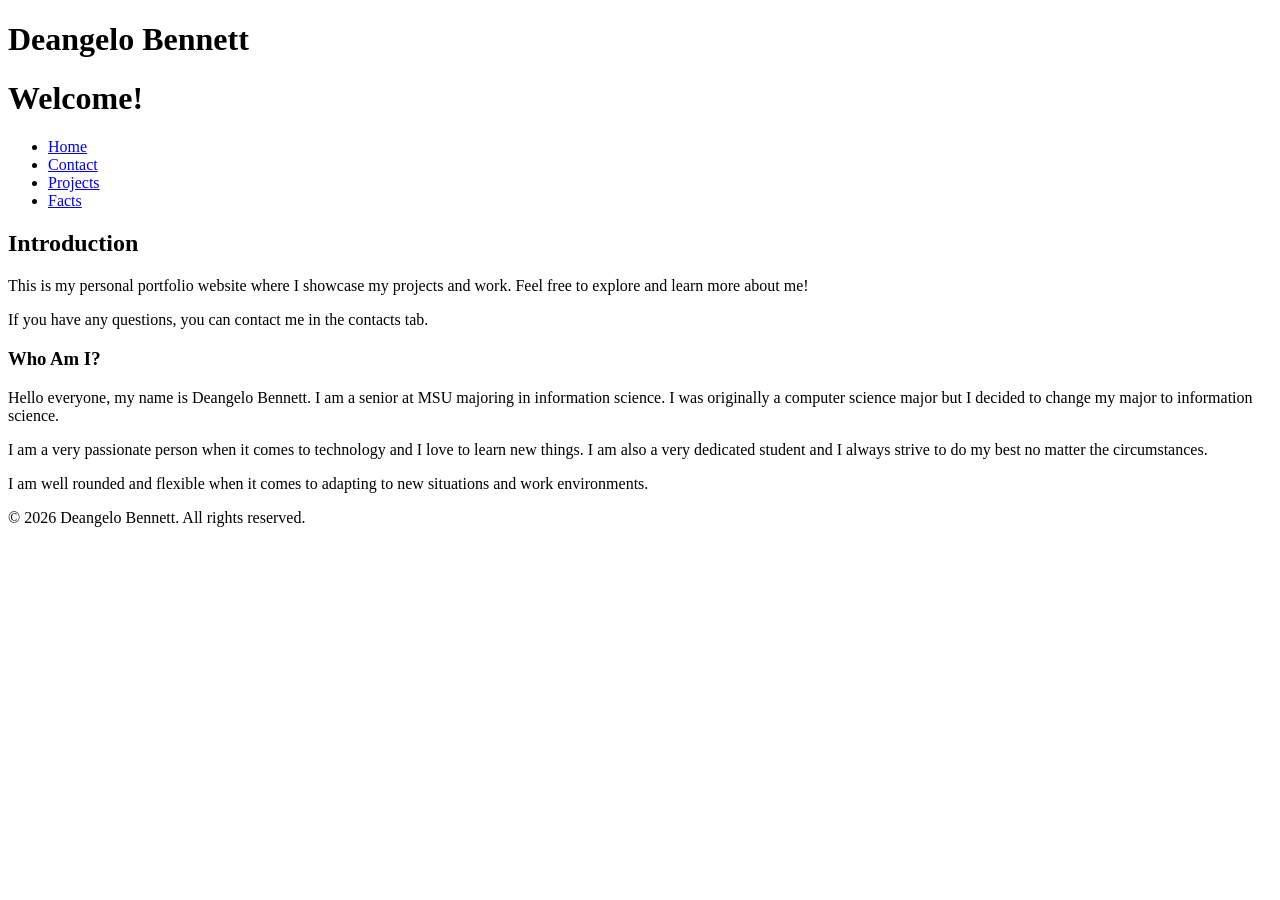
==== index.html @ 41c81f70 "added style file" ====
<!DOCTYPE html>
<html lang="en">
  <head>
    <title>Deangelo Bennett - Portfolio</title>
  </head>
  <body>
    <h1>Deangelo Bennett</h1>
    <h1>Welcome! </h1>
   

    <!-- Navigation bar -->
     <!-- The navigation bar contains links to different sections of the website. -->
      <!-- The "Home" link points to the home section of the index.html page. -->
       <!-- The "Contact" link points to the contact.html page and opens in a new tab. -->
        <!-- The "Projects" link points to the projects.html page and opens in a new tab. -->
         <!-- The "Facts" link points to the facts.html page and opens in a new tab. -->
          <!-- The "target='_blank'" attribute opens links in a new tab with a new section. -->
           <!-- The "rel='noopener noreferrer'" attribute is used to block off the referrer information from other site to prevent conflicts and security issues. -->
            <!-- The "aria-current='page'" attribute is used to indicate the current page in the navigation bar is in ACTION throughout all codes. It helps keeping everything in sequence. -->
    <nav>
        <ul>
            <li><a href="#home">Home</a></li>
            <li><a href="contact.html" target="_blank" rel="noopener noreferrer">Contact</a></li>
            <li><a href="projects.html" target="_blank" rel="noopener noreferrer">Projects</a></li>
            <li><a href="facts.html" target="_blank" rel="noopener noreferrer">Facts</a></li>
        </ul>
    </nav>
    <section id="home">
      <h2>Introduction </h2>
      <p>This is my personal portfolio website where I showcase my projects and work. Feel free to explore and learn more about me!</p>
      <p>If you have any questions, you can contact me in the contacts tab. </p>
    </section>
    <section id="about">
      <article>
        <h3>Who Am I?</h3>
        <p>Hello everyone, my name is Deangelo Bennett. I am a senior at MSU majoring in information science. I was originally a computer science major but I decided to change my major to information science.</p>
        <p>I am a very passionate person when it comes to technology and I love to learn new things. I am also a very dedicated student and I always strive to do my best no matter the circumstances.</p>
        <p>I am well rounded and flexible when it comes to adapting to new situations and work environments. </p>
      </article>
    </section>
    <footer>
      <p>&copy; 2026 Deangelo Bennett. All rights reserved.</p>
    </footer>
  </body>
</html>
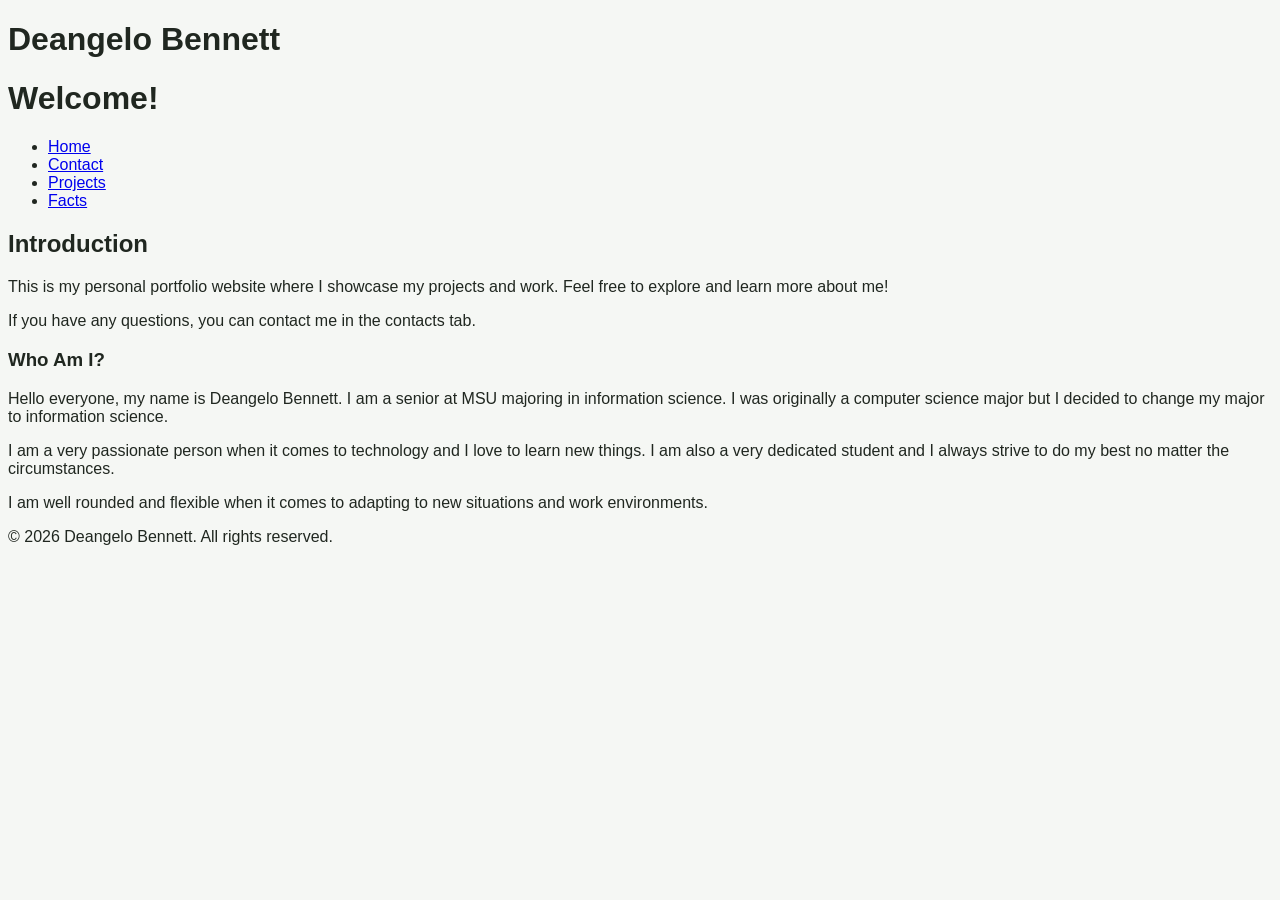
==== commit 1e9f3b9b: "adding css" ====
--- a/index.html
+++ b/index.html
@@ -2,6 +2,7 @@
 <html lang="en">
   <head>
     <title>Deangelo Bennett - Portfolio</title>
+    <link rel="stylesheet" href="style.css">
   </head>
   <body>
     <h1>Deangelo Bennett</h1>
@@ -19,7 +20,7 @@
             <!-- The "aria-current='page'" attribute is used to indicate the current page in the navigation bar is in ACTION throughout all codes. It helps keeping everything in sequence. -->
     <nav>
         <ul>
-            <li><a href="#home">Home</a></li>
+            <li><a href="home">Home</a></li>
             <li><a href="contact.html" target="_blank" rel="noopener noreferrer">Contact</a></li>
             <li><a href="projects.html" target="_blank" rel="noopener noreferrer">Projects</a></li>
             <li><a href="facts.html" target="_blank" rel="noopener noreferrer">Facts</a></li>
@@ -30,14 +31,14 @@
       <p>This is my personal portfolio website where I showcase my projects and work. Feel free to explore and learn more about me!</p>
       <p>If you have any questions, you can contact me in the contacts tab. </p>
     </section>
-    <section id="about">
+   
       <article>
         <h3>Who Am I?</h3>
         <p>Hello everyone, my name is Deangelo Bennett. I am a senior at MSU majoring in information science. I was originally a computer science major but I decided to change my major to information science.</p>
         <p>I am a very passionate person when it comes to technology and I love to learn new things. I am also a very dedicated student and I always strive to do my best no matter the circumstances.</p>
         <p>I am well rounded and flexible when it comes to adapting to new situations and work environments. </p>
       </article>
-    </section>
+   
     <footer>
       <p>&copy; 2026 Deangelo Bennett. All rights reserved.</p>
     </footer>
--- a/style.css
+++ b/style.css
@@ -0,0 +1,50 @@
+header {
+	background-color: var(--color-surface);
+}
+:root {
+	--color-page: #f5f7f4;
+	--color-surface: #ffffff;
+	--color-text: #202720;
+	--color-muted: #59645d;
+	--color-accent: #176b57;
+	--color-border: #d8e0da;
+
+	--font-body: "Trebuchet MS", sans-serif;
+	--font-heading: Georgia, serif;
+
+	--space-xs: 0.25rem;
+	--space-sm: 0.5rem;
+	--space-md: 1rem;
+	--space-lg: 1.5rem;
+	--space-xl: 2.5rem;
+
+	--content-width: 70rem;
+	--radius-sm: 0.25rem;
+	--radius-md: 0.5rem;
+	--shadow-sm: 0 1px 4px rgb(32 39 32 / 12%);
+}
+:root {
+	--color-page: #f5f7f4;
+	--color-surface: #ffffff;
+	--color-text: #202720;
+	--color-muted: #59645d;
+	--color-accent: #176b57;
+	--color-border: #d8e0da;
+	--font-body: "Trebuchet MS", sans-serif;
+	--font-heading: Georgia, serif;
+	--space-xs: 0.25rem;
+	--space-sm: 0.5rem;
+	--space-md: 1rem;
+	--space-lg: 1.5rem;
+	--space-xl: 2.5rem;
+	--content-width: 70rem;
+	--radius-sm: 0.25rem;
+	--radius-md: 0.5rem;
+	--shadow-sm: 0 1px 4px rgb(32 39 32 / 12%);
+}
+
+body {
+	color: var(--color-text);
+	background-color: var(--color-page);
+	font-family: var(--font-body);
+}
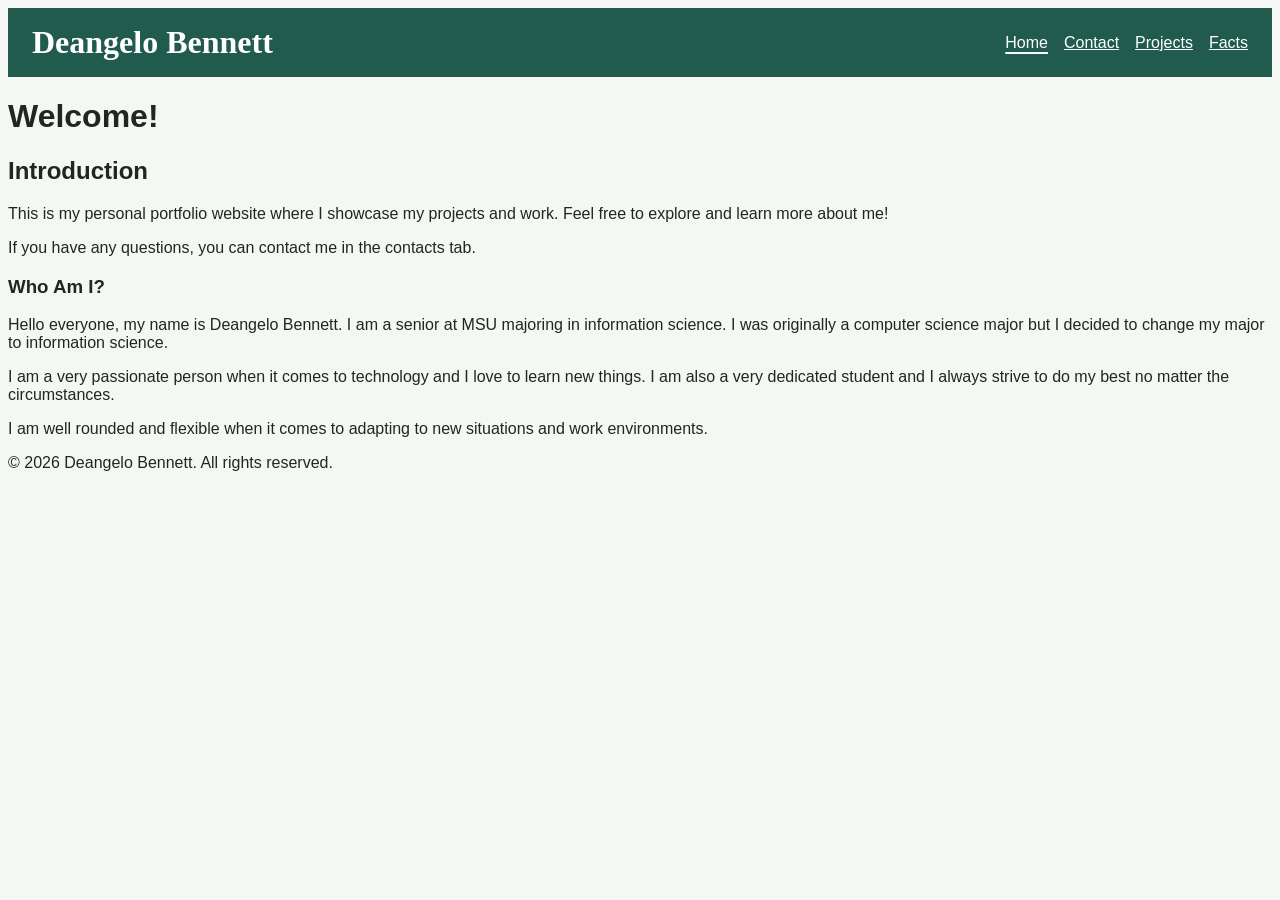
==== commit a3842265: "added more style" ====
--- a/index.html
+++ b/index.html
@@ -5,8 +5,8 @@
     <link rel="stylesheet" href="style.css">
   </head>
   <body>
-    <h1>Deangelo Bennett</h1>
-    <h1>Welcome! </h1>
+    <header>
+      <h1>Deangelo Bennett</h1>
    
 
     <!-- Navigation bar -->
@@ -20,12 +20,14 @@
             <!-- The "aria-current='page'" attribute is used to indicate the current page in the navigation bar is in ACTION throughout all codes. It helps keeping everything in sequence. -->
     <nav>
         <ul>
-            <li><a href="home">Home</a></li>
+            <li><a href="index.html#home" aria-current="page">Home</a></li>
             <li><a href="contact.html" target="_blank" rel="noopener noreferrer">Contact</a></li>
             <li><a href="projects.html" target="_blank" rel="noopener noreferrer">Projects</a></li>
             <li><a href="facts.html" target="_blank" rel="noopener noreferrer">Facts</a></li>
         </ul>
     </nav>
+    </header>
+    <h1>Welcome!</h1>
     <section id="home">
       <h2>Introduction </h2>
       <p>This is my personal portfolio website where I showcase my projects and work. Feel free to explore and learn more about me!</p>
--- a/style.css
+++ b/style.css
@@ -1,12 +1,10 @@
-header {
-	background-color: var(--color-surface);
-}
 :root {
+    
 	--color-page: #f5f7f4;
 	--color-surface: #ffffff;
 	--color-text: #202720;
 	--color-muted: #59645d;
-	--color-accent: #176b57;
+	--color-accent: #205b4e;
 	--color-border: #d8e0da;
 
 	--font-body: "Trebuchet MS", sans-serif;
@@ -23,28 +21,47 @@
 	--radius-md: 0.5rem;
 	--shadow-sm: 0 1px 4px rgb(32 39 32 / 12%);
 }
-:root {
-	--color-page: #f5f7f4;
-	--color-surface: #ffffff;
-	--color-text: #202720;
-	--color-muted: #59645d;
-	--color-accent: #176b57;
-	--color-border: #d8e0da;
-	--font-body: "Trebuchet MS", sans-serif;
-	--font-heading: Georgia, serif;
-	--space-xs: 0.25rem;
-	--space-sm: 0.5rem;
-	--space-md: 1rem;
-	--space-lg: 1.5rem;
-	--space-xl: 2.5rem;
-	--content-width: 70rem;
-	--radius-sm: 0.25rem;
-	--radius-md: 0.5rem;
-	--shadow-sm: 0 1px 4px rgb(32 39 32 / 12%);
-}
+
 
 body {
 	color: var(--color-text);
 	background-color: var(--color-page);
 	font-family: var(--font-body);
+}
+
+header {
+	display: flex;
+	align-items: center;
+	justify-content: space-between;
+	flex-wrap: wrap;
+	gap: var(--space-md);
+	padding: var(--space-md) var(--space-lg);
+	background-color: var(--color-accent);
+	color: var(--color-surface);
+}
+
+header h1 {
+	margin: 0;
+	font-family: var(--font-heading);
+}
+
+header nav ul {
+	display: flex;
+	flex-wrap: wrap;
+	gap: var(--space-md);
+	margin: 0;
+	padding: 0;
+	list-style: none;
+}
+#project { 
+    img
+}
+
+header a {
+	color: inherit;
+}
+
+header a[aria-current="page"] {
+	text-decoration-thickness: 0.15em;
+	text-underline-offset: 0.25em;
 }
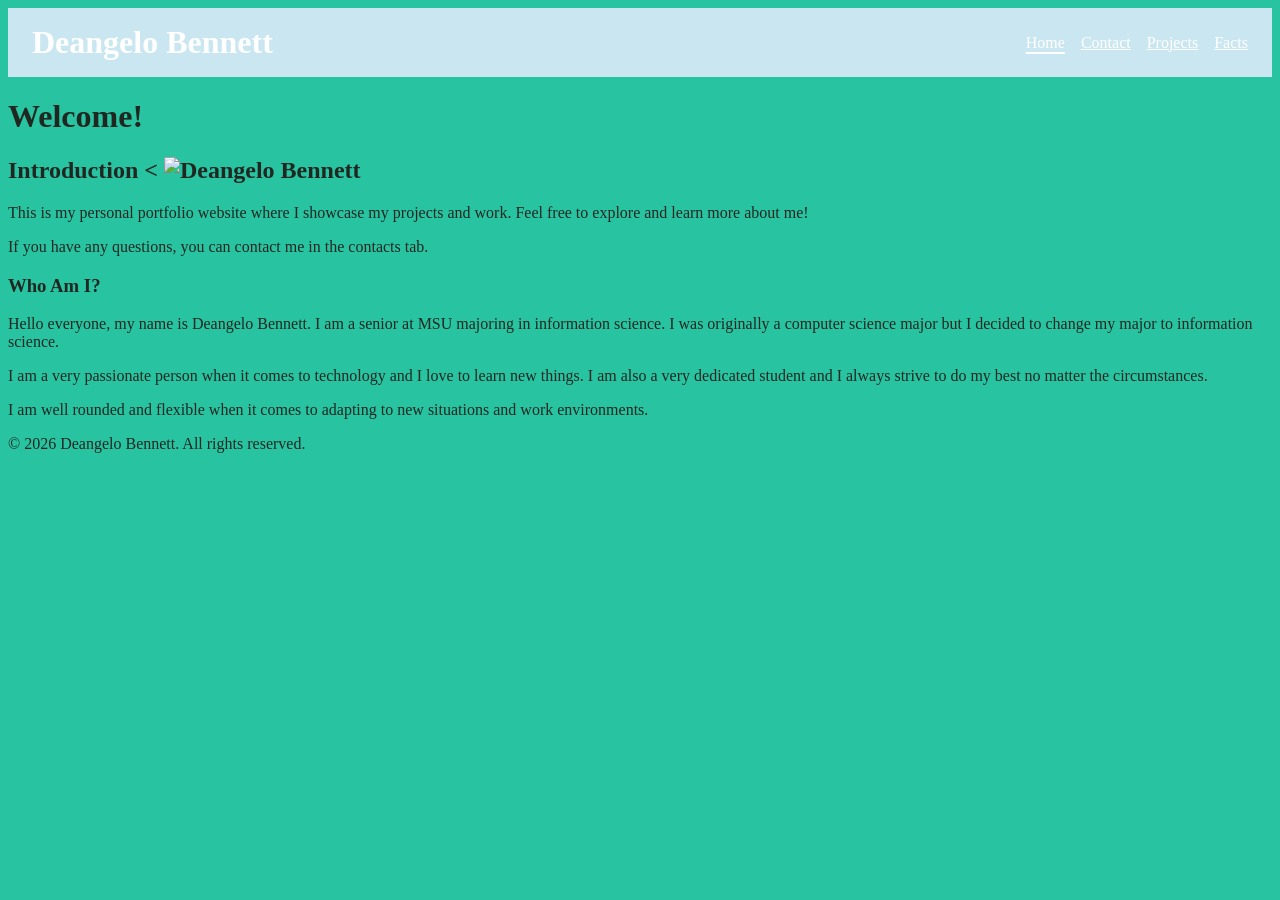
==== commit 89b16076: "updated document" ====
--- a/index.html
+++ b/index.html
@@ -29,7 +29,8 @@
     </header>
     <h1>Welcome!</h1>
     <section id="home">
-      <h2>Introduction </h2>
+      <h2>Introduction &lt;
+      <img src="Images/Screenshot%2026-10-10%225521.png " alt="Deangelo Bennett" width="200" height="200"> </h2>
       <p>This is my personal portfolio website where I showcase my projects and work. Feel free to explore and learn more about me!</p>
       <p>If you have any questions, you can contact me in the contacts tab. </p>
     </section>
--- a/style.css
+++ b/style.css
@@ -1,13 +1,13 @@
 :root {
     
-	--color-page: #f5f7f4;
+	--color-page: #28c4a2;
 	--color-surface: #ffffff;
 	--color-text: #202720;
 	--color-muted: #59645d;
-	--color-accent: #205b4e;
+	--color-accent: #cae6f0;
 	--color-border: #d8e0da;
 
-	--font-body: "Trebuchet MS", sans-serif;
+	--font-body: "Times New Roman", sans-serif;
 	--font-heading: Georgia, serif;
 
 	--space-xs: 0.25rem;
@@ -54,7 +54,23 @@
 	list-style: none;
 }
 #project { 
-    img
+    img {
+        width: 75%;
+        height: auto;
+        border-radius: var(--radius-md);
+        box-shadow: var(--shadow-sm);
+    
+    }
+#facts {
+    img {
+        width: 75%;
+        height: auto;
+        border-radius: var(--radius-md);
+        box-shadow: var(--shadow-sm);
+    }
+    display: flex;
+    flex-wrap: wrap;
+    gap: var(--space-md);}
 }
 
 header a {
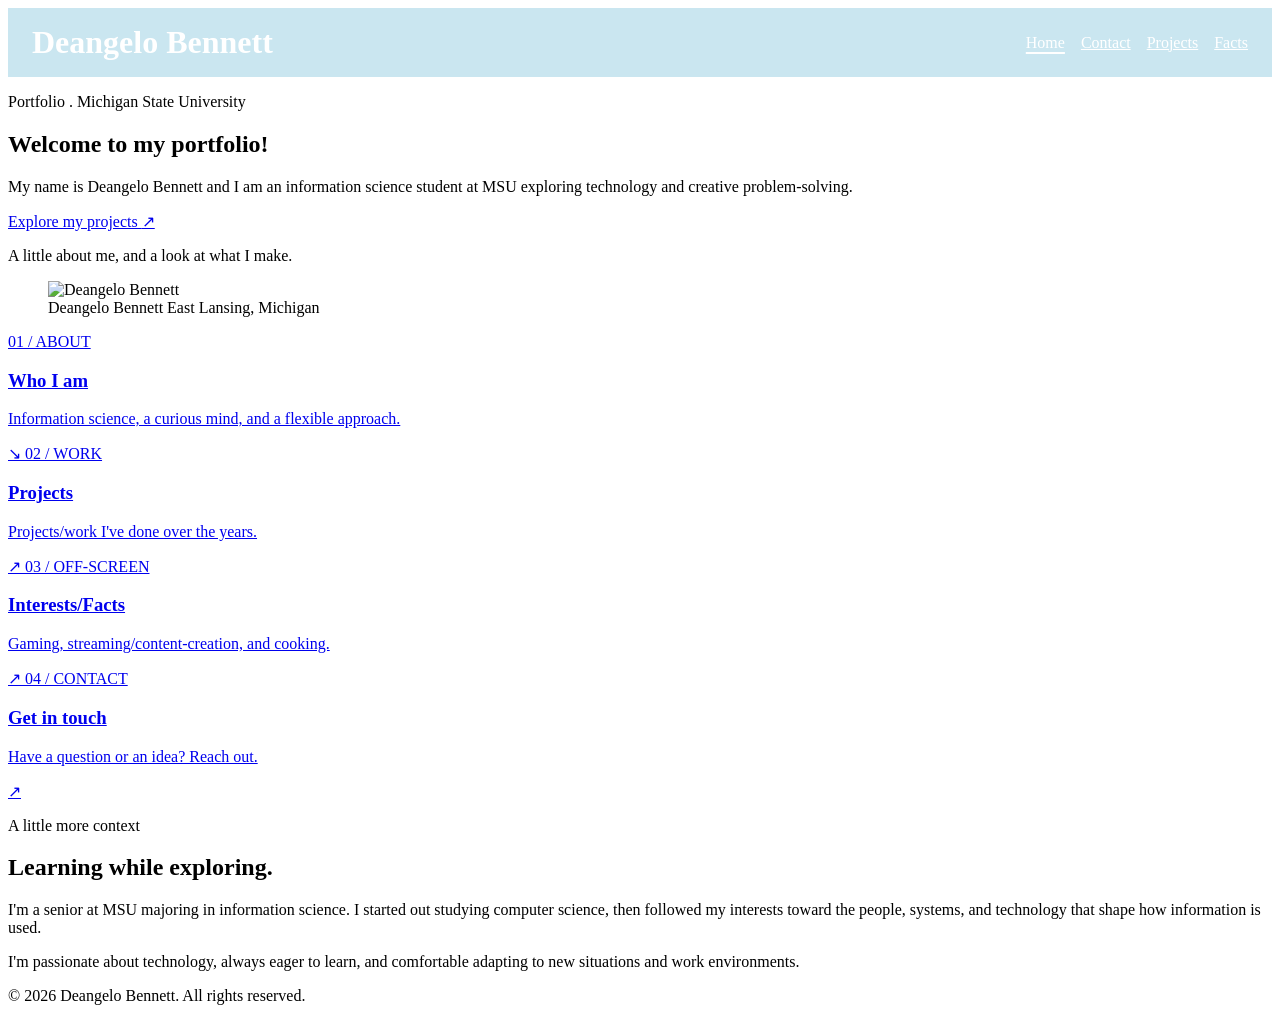
==== commit f5d4d48c: "Enhance HTML structure and accessibility features Added meta tags for character set and viewport set" ====
--- a/index.html
+++ b/index.html
@@ -1,6 +1,8 @@
 <!DOCTYPE html>
 <html lang="en">
   <head>
+    <meta charset="UTF-8">
+    <meta name="viewport" content="width=device-width, initial-scale=1.0">
     <title>Deangelo Bennett - Portfolio</title>
     <link rel="stylesheet" href="style.css">
   </head>
@@ -8,7 +10,10 @@
     <header>
       <h1>Deangelo Bennett</h1>
    
-
+    <!--Project Format -->
+    <!-- Copilot assissted me with a code of updating layouts with my project slide to make grids. This grids was structured to make the site more organized. -->
+       <!-- Copilot assissted me with media quiries to adjust width of screen sizes.  -->
+        <!--Copilot agent assissted me with media queries and an animation function/rule key frames this concept allowed my website to have animations for more attention from the website. -->
     <!-- Navigation bar -->
      <!-- The navigation bar contains links to different sections of the website. -->
       <!-- The "Home" link points to the home section of the index.html page. -->
@@ -18,7 +23,7 @@
           <!-- The "target='_blank'" attribute opens links in a new tab with a new section. -->
            <!-- The "rel='noopener noreferrer'" attribute is used to block off the referrer information from other site to prevent conflicts and security issues. -->
             <!-- The "aria-current='page'" attribute is used to indicate the current page in the navigation bar is in ACTION throughout all codes. It helps keeping everything in sequence. -->
-    <nav>
+    <nav aria-label="Main navigation">
         <ul>
             <li><a href="index.html#home" aria-current="page">Home</a></li>
             <li><a href="contact.html" target="_blank" rel="noopener noreferrer">Contact</a></li>
@@ -27,23 +32,60 @@
         </ul>
     </nav>
     </header>
-    <h1>Welcome!</h1>
-    <section id="home">
-      <h2>Introduction &lt;
-      <img src="Images/Screenshot%2026-10-10%225521.png " alt="Deangelo Bennett" width="200" height="200"> </h2>
-      <p>This is my personal portfolio website where I showcase my projects and work. Feel free to explore and learn more about me!</p>
-      <p>If you have any questions, you can contact me in the contacts tab. </p>
-    </section>
-   
-      <article>
-        <h3>Who Am I?</h3>
-        <p>Hello everyone, my name is Deangelo Bennett. I am a senior at MSU majoring in information science. I was originally a computer science major but I decided to change my major to information science.</p>
-        <p>I am a very passionate person when it comes to technology and I love to learn new things. I am also a very dedicated student and I always strive to do my best no matter the circumstances.</p>
-        <p>I am well rounded and flexible when it comes to adapting to new situations and work environments. </p>
-      </article>
-   
+    <main>
+      <section class="showcase" id="home" aria-labelledby="showcase-title">
+        <div class="showcase-copy">
+          <p class="eyebrow">Portfolio . Michigan State University</p>
+          <h2 id="showcase-title">Welcome to my portfolio!</h2>
+          <p class="showcase-intro">My name is Deangelo Bennett and I am an information science student at MSU exploring technology and creative problem-solving.</p>
+          <a class="showcase-link" href="projects.html">Explore my projects <span aria-hidden="true">↗</span></a>
+          <p class="showcase-note">A little about me, and a look at what I make.</p>
+        </div>
+        <figure class="showcase-portrait">
+          <img src="Images/Myself.jpg" alt="Deangelo Bennett" width="400" height="400">
+          <figcaption>Deangelo Bennett <span>East Lansing, Michigan</span></figcaption>
+        </figure>
+      </section>
+
+      <section class="topic-grid" aria-label="Explore the portfolio">
+        <a class="topic-tile topic-about" href="#about">
+          <span class="topic-number">01 / ABOUT</span>
+          <h3>Who I am</h3>
+          <p>Information science, a curious mind, and a flexible approach.</p>
+          <span class="topic-arrow" aria-hidden="true">↘</span>
+        </a>
+        <a class="topic-tile topic-projects" href="projects.html">
+          <span class="topic-number">02 / WORK</span>
+          <h3>Projects</h3>
+          <p> Projects/work I've done over the years.</p>
+          <span class="topic-arrow" aria-hidden="true">↗</span>
+        </a>
+        <a class="topic-tile topic-facts" href="facts.html">
+          <span class="topic-number">03 / OFF-SCREEN</span>
+          <h3>Interests/Facts</h3>
+          <p>Gaming, streaming/content-creation, and cooking.</p>
+          <span class="topic-arrow" aria-hidden="true">↗</span>
+        </a>
+        <a class="topic-tile topic-contact" href="contact.html">
+          <span class="topic-number">04 / CONTACT</span>
+          <h3>Get in touch</h3>
+          <p>Have a question or an idea? Reach out.</p>
+          <span class="topic-arrow" aria-hidden="true">↗</span>
+        </a>
+      </section>
+
+      <section class="about-section" id="about" aria-labelledby="about-title">
+        <p class="eyebrow">A little more context</p>
+        <h2 id="about-title">Learning while exploring.</h2>
+        <div>
+          <p>I'm a senior at MSU majoring in information science. I started out studying computer science, then followed my interests toward the people, systems, and technology that shape how information is used.</p>
+          <p>I'm passionate about technology, always eager to learn, and comfortable adapting to new situations and work environments.</p>
+        </div>
+      </section>
+    </main>
+
     <footer>
       <p>&copy; 2026 Deangelo Bennett. All rights reserved.</p>
     </footer>
   </body>
-</html>+</html>
--- a/style.css
+++ b/style.css
@@ -1,83 +1,95 @@
-:root {
-    
-	--color-page: #28c4a2;
-	--color-surface: #ffffff;
-	--color-text: #202720;
-	--color-muted: #59645d;
-	--color-accent: #cae6f0;
-	--color-border: #d8e0da;
 
-	--font-body: "Times New Roman", sans-serif;
-	--font-heading: Georgia, serif;
+	:root header{
+		
+		--color-page: #28c4a2;
+		--color-surface: #ffffff;
+		--color-text: #202720;
+		--color-muted: #59645d;
+		--color-accent: #cae6f0;
+		--color-border: #d8e0da;
 
-	--space-xs: 0.25rem;
-	--space-sm: 0.5rem;
-	--space-md: 1rem;
-	--space-lg: 1.5rem;
-	--space-xl: 2.5rem;
+		--font-body: "Times New Roman", sans-serif;
+		--font-heading: Georgia, serif;
 
-	--content-width: 70rem;
-	--radius-sm: 0.25rem;
-	--radius-md: 0.5rem;
-	--shadow-sm: 0 1px 4px rgb(32 39 32 / 12%);
-}
+		--space-xs: 0.25rem;
+		--space-sm: 0.5rem;
+		--space-md: 1rem;
+		--space-lg: 1.5rem;
+		--space-xl: 2.5rem;
 
+		--content-width: 70rem;
+		--radius-sm: 0.25rem;
+		--radius-md: 0.5rem;
+		--shadow-sm: 0 1px 4px rgb(32 39 32 / 12%);
+	}
+	index { 
+		color: var(--color-page);
+		background-color: var(--color-surface);
+		font-family: var(--font-body);
+	}
+	body {
+		color: var(--color-text);
+		background-color: var(--color-page);
+		font-family: var(--font-body);
+	}
 
-body {
-	color: var(--color-text);
-	background-color: var(--color-page);
-	font-family: var(--font-body);
-}
+	header {
+		display: flex;
+		align-items: center;
+		justify-content: space-between;
+		flex-wrap: wrap;
+		gap: var(--space-md);
+		padding: var(--space-md) var(--space-lg);
+		background-color: var(--color-accent);
+		color: var(--color-surface);
+	}
 
-header {
-	display: flex;
-	align-items: center;
-	justify-content: space-between;
-	flex-wrap: wrap;
-	gap: var(--space-md);
-	padding: var(--space-md) var(--space-lg);
-	background-color: var(--color-accent);
-	color: var(--color-surface);
-}
+	header h1 {
+		margin: 0;
+		font-family: var(--font-heading);
+	}
 
-header h1 {
-	margin: 0;
-	font-family: var(--font-heading);
-}
+	header nav ul {
+		display: flex;
+		flex-wrap: wrap;
+		gap: var(--space-md);
+		margin: 0;
+		padding: 0;
+		list-style: none;
+	}
 
-header nav ul {
-	display: flex;
-	flex-wrap: wrap;
-	gap: var(--space-md);
-	margin: 0;
-	padding: 0;
-	list-style: none;
-}
-#project { 
-    img {
-        width: 75%;
-        height: auto;
-        border-radius: var(--radius-md);
-        box-shadow: var(--shadow-sm);
-    
-    }
-#facts {
-    img {
-        width: 75%;
-        height: auto;
-        border-radius: var(--radius-md);
-        box-shadow: var(--shadow-sm);
-    }
-    display: flex;
-    flex-wrap: wrap;
-    gap: var(--space-md);}
-}
+	#projects { 
+		projects {
+			display: grid;
+			grid-template-columns: repeat(auto-fit, minmax(300px, 1fr));
+			gap: var(--space-md);
+		}
 
-header a {
-	color: inherit;
-}
+		}
+		img {
+			width: 75%;
+			height: auto;
+			border-radius: var(--radius-md);
+			box-shadow: var(--shadow-sm);
+		
+		}
+	#facts {
+		img {
+			width: 75%;
+			height: auto;
+			border-radius: var(--radius-md);
+			box-shadow: var(--shadow-sm);
+		}
+		display: flex;
+		flex-wrap: wrap;
+		gap: var(--space-md);
+	}
 
-header a[aria-current="page"] {
-	text-decoration-thickness: 0.15em;
-	text-underline-offset: 0.25em;
-}+	header a {
+		color: inherit;
+	}
+
+	header a[aria-current="page"] {
+		text-decoration-thickness: 0.15em;
+		text-underline-offset: 0.25em;
+	}
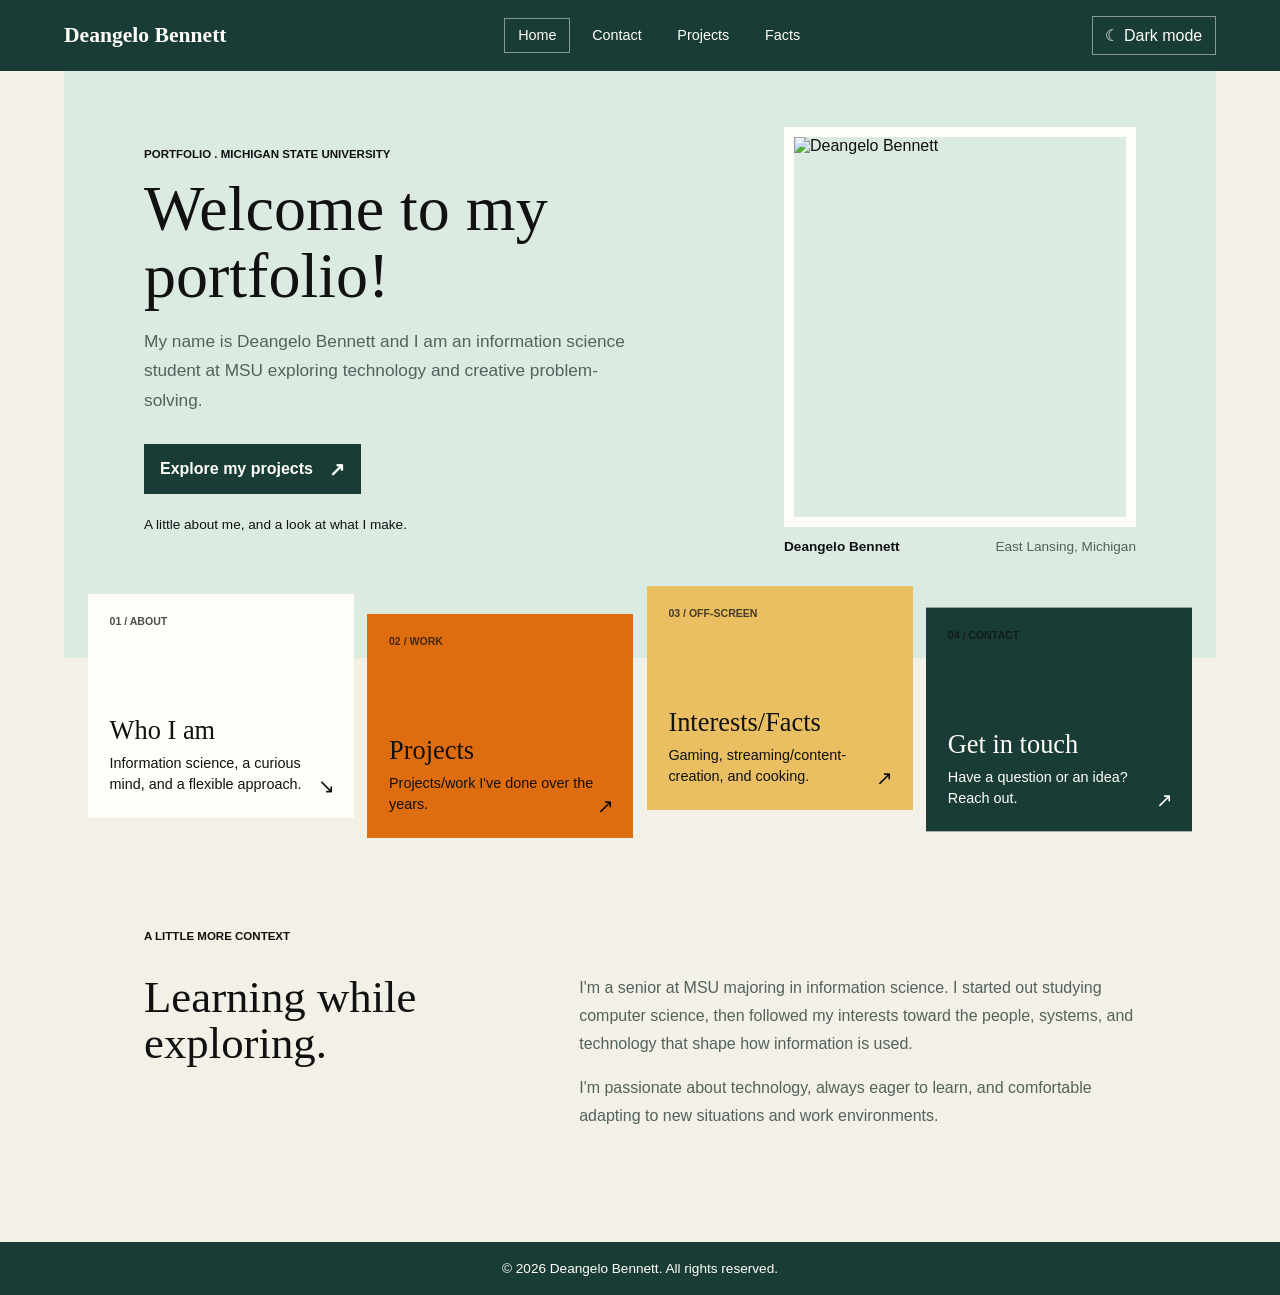
==== commit a73a0590: "Update navigation links to remove target attributes" ====
--- a/index.html
+++ b/index.html
@@ -5,6 +5,7 @@
     <meta name="viewport" content="width=device-width, initial-scale=1.0">
     <title>Deangelo Bennett - Portfolio</title>
     <link rel="stylesheet" href="style.css">
+    <script src="style.javascript" defer></script>
   </head>
   <body>
     <header>
@@ -26,9 +27,9 @@
     <nav aria-label="Main navigation">
         <ul>
             <li><a href="index.html#home" aria-current="page">Home</a></li>
-            <li><a href="contact.html" target="_blank" rel="noopener noreferrer">Contact</a></li>
-            <li><a href="projects.html" target="_blank" rel="noopener noreferrer">Projects</a></li>
-            <li><a href="facts.html" target="_blank" rel="noopener noreferrer">Facts</a></li>
+            <li><a href="contact.html">Contact</a></li>
+            <li><a href="projects.html">Projects</a></li>
+            <li><a href="facts.html">Facts</a></li>
         </ul>
     </nav>
     </header>
--- a/style.css
+++ b/style.css
@@ -1,95 +1,453 @@
-
-	:root header{
-		
-		--color-page: #28c4a2;
-		--color-surface: #ffffff;
-		--color-text: #202720;
-		--color-muted: #59645d;
-		--color-accent: #cae6f0;
-		--color-border: #d8e0da;
-
-		--font-body: "Times New Roman", sans-serif;
-		--font-heading: Georgia, serif;
-
-		--space-xs: 0.25rem;
-		--space-sm: 0.5rem;
-		--space-md: 1rem;
-		--space-lg: 1.5rem;
-		--space-xl: 2.5rem;
-
-		--content-width: 70rem;
-		--radius-sm: 0.25rem;
-		--radius-md: 0.5rem;
-		--shadow-sm: 0 1px 4px rgb(32 39 32 / 12%);
-	}
-	index { 
-		color: var(--color-page);
-		background-color: var(--color-surface);
-		font-family: var(--font-body);
-	}
-	body {
-		color: var(--color-text);
-		background-color: var(--color-page);
-		font-family: var(--font-body);
-	}
-
+:root {
+	--color-page: #f3f0e7;
+	--color-surface: #fffdf7;
+	--color-text: #111111;
+	--color-muted: #52625c;
+	--color-forest: #193d36;
+	--color-mint: #dcebe2;
+	--color-coral: #de6d10;
+	--color-gold: #e9bf62;
+	--color-border: #c5d1c8;
+	--font-body: "Trebuchet MS", sans-serif;
+	--font-heading: Georgia, serif;
+	--content-width: 72rem;
+}
+
+* {
+	box-sizing: border-box;
+}
+
+html {
+	scroll-behavior: smooth;
+}
+
+body {
+	margin: 0;
+	color: var(--color-text);
+	background-color: var(--color-page);
+	font-family: var(--font-body);
+}
+
+header {
+	display: flex;
+	align-items: center;
+	justify-content: space-between;
+	flex-wrap: wrap;
+	gap: 1rem;
+	padding: 1rem max(1.5rem, calc((100vw - var(--content-width)) / 2));
+	background-color: var(--color-forest);
+	color: var(--color-surface);
+}
+
+header h1 {
+	margin: 0;
+	font-family: var(--font-heading);
+	font-size: 1.35rem;
+}
+
+header nav ul {
+	display: flex;
+	flex-wrap: wrap;
+	gap: 0.5rem;
+	margin: 0;
+	padding: 0;
+	list-style: none;
+}
+
+header nav a {
+	display: block;
+	padding: 0.55rem 0.8rem;
+	border: 1px solid transparent;
+	color: var(--color-surface);
+	font-size: 0.9rem;
+	text-decoration: none;
+}
+
+header nav a:hover,
+header nav a:focus-visible,
+header nav a[aria-current="page"] {
+	border-color: rgb(255 253 247 / 48%);
+}
+
+header nav a:focus-visible,
+.showcase-link:focus-visible,
+.topic-tile:focus-visible {
+	outline: 3px solid var(--color-gold);
+	outline-offset: 3px;
+}
+
+main {
+	width: min(var(--content-width), calc(100% - 3rem));
+	margin: 0 auto;
+}
+/* The new homepage markup is in place and its structure passes the editor’s checks. I’m styling the composition now: a soft green editorial hero, staggered color-block tiles overlapping its base, and a responsive layout with the fade motion disabled for visitors who prefer reduced motion. */
+.showcase {
+	display: grid;
+	grid-template-columns: 1.1fr 0.9fr;
+	align-items: center;
+	gap: 3rem;
+	min-height: 33rem;
+	padding: 3.5rem 5rem 6.5rem;
+	background-color: var(--color-mint);
+	animation: fade-in 850ms ease-out both;
+}
+
+.showcase-copy {
+	max-width: 35rem;
+}
+
+.eyebrow,
+.topic-number {
+	color: var(--color-text);
+	margin: 0;
+	font-size: 0.72rem;
+	font-weight: 700;
+	text-transform: uppercase;
+}
+
+.eyebrow {
+	color: var( --color-text);
+}
+
+.showcase h2,
+.about-section h2 {
+	margin: 1rem 0;
+	font-family: var(--font-heading);
+	font-size: clamp(2.6rem, 5vw, 4.6rem);
+	font-weight: 400;
+	line-height: 1.04;
+}
+
+.showcase-intro {
+	max-width: 32rem;
+	color: var(--color-muted);
+	font-size: 1.08rem;
+	line-height: 1.7;
+}
+
+.showcase-link {
+	display: inline-flex;
+	align-items: center;
+	gap: 1rem;
+	margin-top: 0.75rem;
+	padding: 0.85rem 1rem;
+	background-color: var(--color-forest);
+	color: var(--color-surface);
+	font-weight: 700;
+	text-decoration: none;
+}
+
+.showcase-link span {
+	font-size: 1.2rem;
+}
+
+.showcase-link:hover {
+	background-color: var(--color-mint);
+}
+
+.showcase-note {
+	margin: 1.4rem 0 0;
+	color: var (--color-muted);
+	font-size: 0.85rem;
+}
+
+.showcase-portrait {
+	position: relative;
+	width: min(100%, 22rem);
+	justify-self: end;
+	margin: 0;
+	animation: fade-in 1100ms 120ms ease-out both;
+}
+
+.showcase-portrait img {
+	display: block;
+	width: 100%;
+	 aspect-ratio: 4 / 5;
+	border: 0.65rem solid var(--color-surface);
+	object-fit: cover;
+}
+
+.showcase-portrait figcaption {
+	display: flex;
+	justify-content: space-between;
+	gap: 0.75rem;
+	padding: 0.75rem 0 0;
+	font-size: 0.85rem;
+	font-weight: 700;
+}
+
+.showcase-portrait figcaption span {
+	color: var(--color-muted);
+	font-weight: 400;
+}
+
+.topic-grid {
+	position: relative;
+	display: grid;
+	grid-template-columns: repeat(4, minmax(0, 1fr));
+	align-items: start;
+	gap: 0.85rem;
+	margin: -4rem 1.5rem 0;
+}
+
+.topic-tile {
+	position: relative;
+	display: flex;
+	min-height: 14rem;
+	flex-direction: column;
+	padding: 1.35rem;
+	color: var(--color-text);
+	text-decoration: none;
+	animation: fade-up 700ms ease-out both;
+}
+
+.topic-tile:nth-child(1) {
+	background: var(--color-surface);
+	animation-delay: 140ms;
+}
+
+.topic-tile:nth-child(2) {
+	background: var(--color-coral);
+	transform: translateY(1.25rem);
+	animation-delay: 240ms;
+}
+
+.topic-tile:nth-child(3) {
+	background: var(--color-gold);
+	transform: translateY(-0.5rem);
+	animation-delay: 340ms;
+}
+
+.topic-tile:nth-child(4) {
+	background: var(--color-forest);
+	color: var(--color-surface);
+	transform: translateY(0.85rem);
+	animation-delay: 440ms;
+}
+
+.topic-number {
+	font-size: 0.66rem;
+	opacity: 0.75;
+}
+
+.topic-tile h3 {
+	margin: auto 0 0.45rem;
+	font-family: var(--font-heading);
+	font-size: 1.65rem;
+	font-weight: 400;
+}
+
+.topic-tile p {
+	max-width: 15rem;
+	margin: 0;
+	font-size: 0.9rem;
+	line-height: 1.5;
+}
+
+.topic-arrow {
+	position: absolute;
+	right: 1.2rem;
+	bottom: 1.2rem;
+	font-size: 1.25rem;
+}
+
+.topic-tile:hover h3 {
+	text-decoration: underline;
+	text-underline-offset: 0.2em;
+}
+
+.about-section {
+	display: grid;
+	grid-template-columns: 0.8fr 1.2fr;
+	gap: 2rem 4rem;
+	padding: 7rem 5rem 6rem;
+}
+
+.about-section .eyebrow {
+	grid-column: 1 / -1;
+}
+
+.about-section h2 {
+	margin: 0;
+	font-size: 2.8rem;
+}
+
+.about-section div {
+	color: var(--color-muted);
+	line-height: 1.75;
+}
+
+.about-section div p:first-child {
+	margin-top: 0;
+}
+
+footer {
+	padding: 1.2rem 1.5rem;
+	background-color: var(--color-forest);
+	color: var(--color-surface);
+	text-align: center;
+}
+
+footer p {
+	margin: 0;
+	font-size: 0.85rem;
+}
+
+#projects .project-gallery {
+	display: grid;
+	grid-template-columns: repeat(auto-fit, minmax(min(100%, 15rem), 1fr));
+	gap: 1rem;
+	max-width: 65rem;
+}
+
+.project {
+	margin: 2rem 0 3rem;
+}
+
+.project h3 {
+	font-family: var(--font-heading);
+	font-size: 1.6rem;
+}
+/* I’ve made both changes. In facts.html, the channel screenshot is now in its own <figure> instead of inside the facts list. In style.css, .facts-image limits it to 26rem wide while keeping it responsive and preserving its proportions.
+For projects.html, each screenshot now uses the same <figure> and <figcaption> structure. The gallery CSS in style.css lays those figures out in responsive columns, with consistent image areas so screenshots and code samples line up neatly.
+The editor reports no errors in the updated files. */
+#facts ul {
+	padding-left: 1.25rem;
+	line-height: 1.8;
+}
+
+.facts-image {
+	width: min(100%, 15rem);
+	margin: 1.5rem 0 0;
+}
+
+.facts-image img {
+	display: block;
+	width: 100%;
+	height: auto;
+}
+
+.project-gallery figure {
+	display: flex;
+	min-width: 0;
+	flex-direction: column;
+	margin: 0;
+	padding: 0.75rem;
+	border: 1px solid var(--color-border);
+	background-color: var(--color-surface);
+}
+
+.project-gallery img {
+	display: block;
+	width: 100%;
+	height: 14rem;
+	object-fit: contain;
+	background-color: #fff;
+}
+
+.project-gallery figcaption {
+	margin-top: 0.65rem;
+	font-size: 0.9rem;
+	line-height: 1.5;
+}
+/* Animations :I’ll inspect the current page structure and stylesheet to see how the portfolio is laid out, then I’ll shape the existing page into a fade-in showcase with a layered topic grid that fits its current style.
+The homepage already has the right content, but it is ungrouped and there’s no main wrapper; the stylesheet only grids project images. I’m checking the topic pages and available images now so the layered grid can link to real portfolio sections instead of inventing new content.
+The real topics are About, Projects, Facts, and Contact, and the portrait asset is present. I’ll make the homepage a portrait-led welcome showcase, then layer four linked topic tiles across its lower edge; the entrance fade will respect reduced-motion settings and collapse into a clean stack on small screens. */
+@keyframes fade-in {
+	from { opacity: 0; }
+	to { opacity: 1; }
+}
+
+@keyframes fade-up {
+	from { opacity: 0; translate: 0 0.75rem; }
+	to { opacity: 1; translate: 0 0; }
+}
+
+@media (max-width: 54rem) {
+	.showcase {
+		gap: 2rem;
+		padding-inline: 3rem;
+	}
+
+	.topic-grid {
+		grid-template-columns: repeat(2, minmax(0, 1fr));
+		margin-inline: 1rem;
+	}
+
+	.topic-tile:nth-child(n) {
+		transform: none;
+	}
+
+	.about-section {
+		padding-inline: 3rem;
+	}
+}
+
+@media (max-width: 38rem) {
 	header {
-		display: flex;
-		align-items: center;
-		justify-content: space-between;
-		flex-wrap: wrap;
-		gap: var(--space-md);
-		padding: var(--space-md) var(--space-lg);
-		background-color: var(--color-accent);
-		color: var(--color-surface);
-	}
-
-	header h1 {
-		margin: 0;
-		font-family: var(--font-heading);
+		justify-content: center;
+		padding-inline: 1rem;
+	}
+
+	header nav {
+		width: 100%;
 	}
 
 	header nav ul {
-		display: flex;
-		flex-wrap: wrap;
-		gap: var(--space-md);
-		margin: 0;
-		padding: 0;
-		list-style: none;
-	}
-
-	#projects { 
-		projects {
-			display: grid;
-			grid-template-columns: repeat(auto-fit, minmax(300px, 1fr));
-			gap: var(--space-md);
-		}
-
-		}
-		img {
-			width: 75%;
-			height: auto;
-			border-radius: var(--radius-md);
-			box-shadow: var(--shadow-sm);
-		
-		}
-	#facts {
-		img {
-			width: 75%;
-			height: auto;
-			border-radius: var(--radius-md);
-			box-shadow: var(--shadow-sm);
-		}
-		display: flex;
-		flex-wrap: wrap;
-		gap: var(--space-md);
-	}
-
-	header a {
-		color: inherit;
-	}
-
-	header a[aria-current="page"] {
-		text-decoration-thickness: 0.15em;
-		text-underline-offset: 0.25em;
-	}+		display: grid;
+		grid-template-columns: repeat(2, minmax(0, 1fr));
+	}
+
+	main {
+		width: calc(100% - 1.5rem);
+	}
+
+	.showcase {
+		grid-template-columns: 1fr;
+		gap: 2rem;
+		padding: 2.5rem 1.5rem 4rem;
+	}
+
+	.showcase h2 {
+		font-size: 2.8rem;
+	}
+
+	.showcase-portrait {
+		width: min(100%, 20rem);
+		justify-self: center;
+	}
+
+	.topic-grid {
+		grid-template-columns: 1fr;
+		gap: 0.65rem;
+		margin: -2rem 0.6rem 0;
+	}
+
+	.topic-tile {
+		min-height: 12rem;
+	}
+
+	.about-section {
+		grid-template-columns: 1fr;
+		gap: 1rem;
+		padding: 4rem 1rem;
+	}
+
+	.about-section .eyebrow {
+		grid-column: auto;
+	}
+}
+
+@media (prefers-reduced-motion: reduce) {
+	html {
+		scroll-behavior: auto;
+	}
+
+	*,
+	*::before,
+	*::after {
+		animation-duration: 0.01ms !important;
+		animation-iteration-count: 1 !important;
+		transition-duration: 0.01ms !important;
+	}
+}
